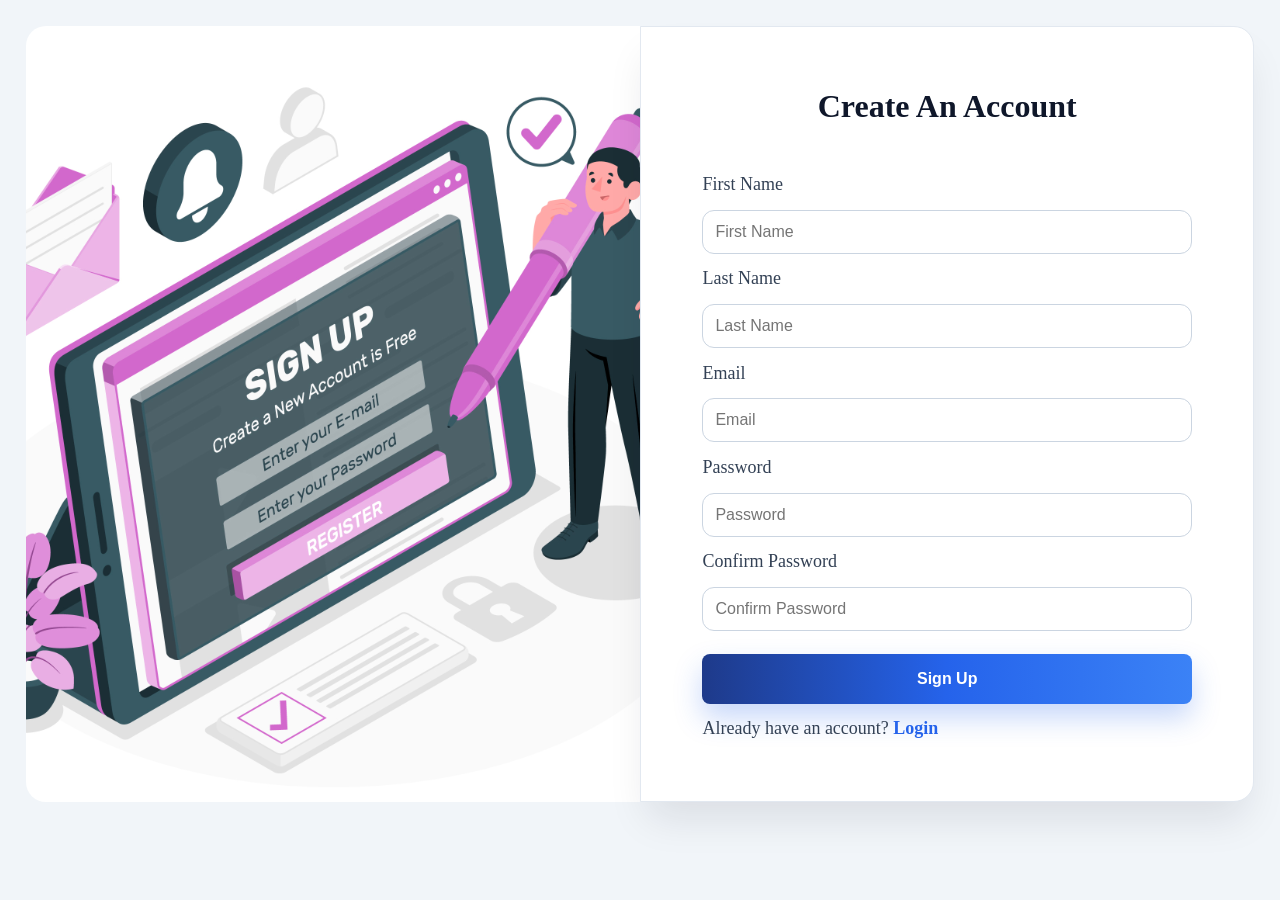
==== sign up/sign-up.html @ 2324d972 "init" ====
<!doctype html>
<html lang="en">
  <head>
    <meta charset="UTF-8" />
    <meta name="viewport" content="width=device-width, initial-scale=1.0" />
    <title>Sign Up</title>
    <link rel="stylesheet" href="style.css" />
  </head>

  <body>
    <div class="page-wrapper" id="img">
      <div class="image-block"></div>

      <div class="card" id="rightCard">
        <h1 class="card-title">Create An Account</h1>

        <form class="signup-form" id="sign-up-form">
          <div class="form-group has-error">
            <label class="form-label" for="firstName">First Name</label>
            <input
              type="text"
              id="firstName"
              name="firstName"
              class="form-input"
              placeholder="First Name"
            />
            <p class="error-msg" id="firstNameError">
              this field is required & Only letters allowed
            </p>
          </div>

          <div class="form-group">
            <label class="form-label" for="lastName">Last Name</label>
            <input
              type="text"
              id="lastName"
              name="lastName"
              class="form-input"
              placeholder="Last Name"
            />
            <p class="error-msg" id="lastNameError">
              this field is required & Only letters allowed
            </p>
          </div>

          <div class="form-group">
            <label class="form-label" for="email">Email</label>
            <input
              type="email"
              id="email"
              name="email"
              class="form-input"
              placeholder="Email"
            />
            <p class="error-msg" id="emailError">
              this field is required & Please enter a valid email
            </p>
          </div>

          <div class="form-group">
            <label class="form-label" for="password">Password</label>
            <input
              type="password"
              id="password"
              name="password"
              class="form-input"
              placeholder="Password"
            />
            <p class="error-msg" id="passwordError">
              this field is required & at least 6 chars (letters or numbers)
            </p>
          </div>

          <div class="form-group">
            <label class="form-label" for="confirmPassword"
              >Confirm Password</label
            >
            <input
              type="password"
              id="confirmPassword"
              name="confirmPassword"
              class="form-input"
              placeholder="Confirm Password"
            />
            <p class="error-msg" id="confirmPasswordError">
              this field is required
            </p>
          </div>

          <button type="submit" class="btn-primary" id="btn">Sign Up</button>

          <p class="login-text">
            Already have an account?
            <a href="../signIn.html" class="login-link">Login</a>
          </p>
        </form>
      </div>
    </div>
    <script src="sign-up.js"></script>
  </body>
</html>
---- sign up/style.css ----
* {
  box-sizing: border-box;
  margin: 0;
  padding: 0;
}

body {
  background-color: #f1f5f9;
  display: flex;
  align-items: center;
  justify-content: center;
  padding: 2%;
  color: #0f172a;
}

.page-wrapper {
  width: 100%;
  height: auto;
  display: flex;
  justify-content: center;
  text-align: center;
}

.card {
  /* flex-basis: 500px; */
  flex-grow: 1;
  flex-shrink: 1;
  border-radius: 0 20px 20px 0;
  box-shadow: 0 24px 40px -8px rgba(15, 23, 42, 0.1);
  border: 1px solid #e2e8f0;
  padding: 5%;
  /* height: 90vh; */
  background-color: #ffffff;
}

.card-title {
  color: #0f172a;
  margin-bottom: 10%;
}

.image-block {
  background-image: url("assetes/signup.jpg");
  background-size: cover;
  background-position: center center;
  width: 50%;
  /* height: 100vh; */
  border-radius: 20px 0 0 20px;
}

.form-group {
  margin-bottom: 3%;
  display: flex;
  flex-direction: column;
  justify-content: flex-start;
  align-items: flex-start;
}

.form-label {
  color: #334155;
  margin-bottom: 3%;
  font-size: 18px;
}

.form-input {
  font-size: 16px;
  width: 100%;
  background-color: #ffffff;
  border: 1px solid #cbd5e1;
  border-radius: 12px;
  padding: 12px;
  color: #0f172a;
  transition: 0.3s;
}

.form-input:focus {
  border-color: #2563eb;
  box-shadow: 0 0 0 3px rgba(37, 99, 235, 0.15);
  outline: none;
}

.error-msg {
  font-size: 14px;
  margin-top: 8px;
  color: #ef4444;
  display: none;
}

.btn-primary {
  width: 100%;
  border: none;
  border-radius: 0.5rem;
  padding: 1rem;
  font-size: 1rem;
  font-weight: 600;
  cursor: pointer;
  background-image: linear-gradient(
    90deg,
    #1e3a8a 0%,
    #2563eb 50%,
    #3b82f6 100%
  );
  color: #ffffff;
  box-shadow: 0 14px 28px rgba(37, 99, 235, 0.25);
  transition: all 0.2s ease;
  margin-top: 0.5rem;
}

.btn-primary:hover {
  box-shadow: 0 18px 32px rgba(37, 99, 235, 0.35);
  transform: translateY(-2px);
}

.login-text {
  text-align: left;
  font-size: 18px;
  color: #334155;
  margin-top: 3%;
}

.login-link {
  color: #2563eb;
  font-weight: 600;
  text-decoration: none;
}

.login-link:hover {
  text-decoration: underline;
}

.display {
  display: block;
}
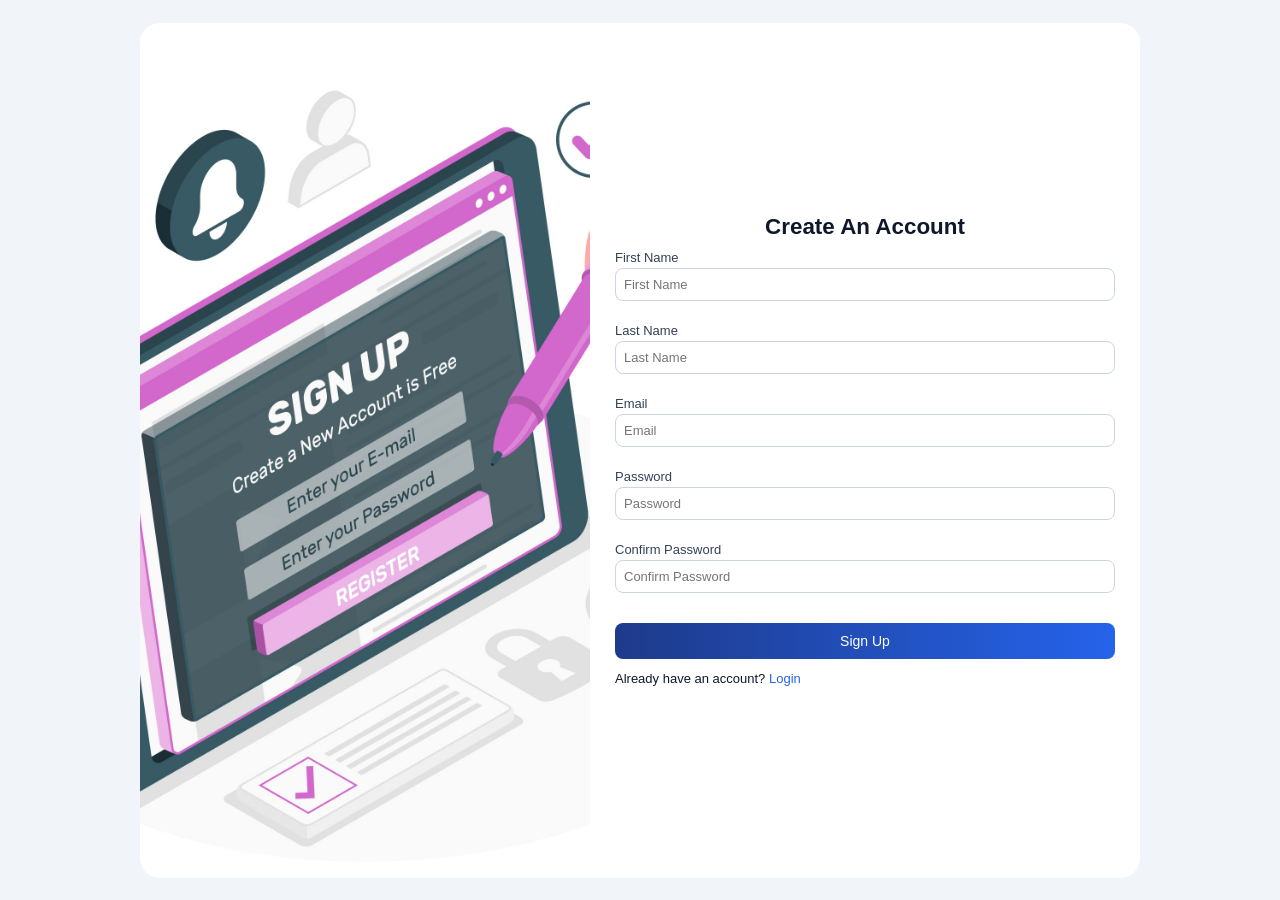
==== commit 61b034a8: "responsive, back when the test ends doesn't go to the test, random questions" ====
--- a/sign up/sign-up.html
+++ b/sign up/sign-up.html
@@ -91,7 +91,7 @@
 
           <p class="login-text">
             Already have an account?
-            <a href="../signIn.html" class="login-link">Login</a>
+            <a href="../index.html" class="login-link">Login</a>
           </p>
         </form>
       </div>
--- a/sign up/style.css
+++ b/sign up/style.css
@@ -9,124 +9,120 @@
   display: flex;
   align-items: center;
   justify-content: center;
-  padding: 2%;
   color: #0f172a;
+  height: 100vh;
+  overflow: hidden;
+  font-family: "Poppins", sans-serif;
 }
 
 .page-wrapper {
   width: 100%;
-  height: auto;
+  max-width: 1000px;
+  height: 95vh;
   display: flex;
-  justify-content: center;
-  text-align: center;
-}
-
-.card {
-  /* flex-basis: 500px; */
-  flex-grow: 1;
-  flex-shrink: 1;
-  border-radius: 0 20px 20px 0;
-  box-shadow: 0 24px 40px -8px rgba(15, 23, 42, 0.1);
-  border: 1px solid #e2e8f0;
-  padding: 5%;
-  /* height: 90vh; */
-  background-color: #ffffff;
-}
-
-.card-title {
-  color: #0f172a;
-  margin-bottom: 10%;
+  border-radius: 20px;
+  overflow: hidden;
 }
 
 .image-block {
   background-image: url("assetes/signup.jpg");
   background-size: cover;
-  background-position: center center;
-  width: 50%;
-  /* height: 100vh; */
-  border-radius: 20px 0 0 20px;
+  background-position: center;
+  width: 45%;
+}
+
+.card {
+  flex: 1;
+  padding: 20px 25px;
+  background-color: #ffffff;
+  display: flex;
+  flex-direction: column;
+  justify-content: center;
+}
+
+.card-title {
+  font-size: 1.4rem;
+  margin-bottom: 10px;
+  text-align: center;
+}
+
+.signup-form {
+  display: flex;
+  flex-direction: column;
+  gap: 6px;
 }
 
 .form-group {
-  margin-bottom: 3%;
   display: flex;
   flex-direction: column;
-  justify-content: flex-start;
-  align-items: flex-start;
 }
 
 .form-label {
+  font-size: 13px;
+  margin-bottom: 3px;
   color: #334155;
-  margin-bottom: 3%;
-  font-size: 18px;
 }
 
 .form-input {
-  font-size: 16px;
-  width: 100%;
-  background-color: #ffffff;
+  font-size: 13px;
+  padding: 8px;
+  border-radius: 8px;
   border: 1px solid #cbd5e1;
-  border-radius: 12px;
-  padding: 12px;
-  color: #0f172a;
-  transition: 0.3s;
+  transition: 0.2s;
 }
 
 .form-input:focus {
   border-color: #2563eb;
-  box-shadow: 0 0 0 3px rgba(37, 99, 235, 0.15);
+  box-shadow: 0 0 0 2px rgba(37, 99, 235, 0.15);
   outline: none;
 }
 
 .error-msg {
-  font-size: 14px;
-  margin-top: 8px;
+  font-size: 11px;
   color: #ef4444;
-  display: none;
+  height: 14px;      
+  margin-top: 2px;
+  visibility: hidden; 
+}
+
+.error-msg.display {
+  visibility: visible;
 }
 
 .btn-primary {
-  width: 100%;
+  margin-top: 8px;
+  padding: 10px;
+  font-size: 14px;
+  border-radius: 8px;
   border: none;
-  border-radius: 0.5rem;
-  padding: 1rem;
-  font-size: 1rem;
-  font-weight: 600;
   cursor: pointer;
-  background-image: linear-gradient(
-    90deg,
-    #1e3a8a 0%,
-    #2563eb 50%,
-    #3b82f6 100%
-  );
-  color: #ffffff;
-  box-shadow: 0 14px 28px rgba(37, 99, 235, 0.25);
-  transition: all 0.2s ease;
-  margin-top: 0.5rem;
-}
-
-.btn-primary:hover {
-  box-shadow: 0 18px 32px rgba(37, 99, 235, 0.35);
-  transform: translateY(-2px);
+  background: linear-gradient(90deg, #1e3a8a, #2563eb);
+  color: white;
 }
 
 .login-text {
-  text-align: left;
-  font-size: 18px;
-  color: #334155;
-  margin-top: 3%;
+  font-size: 13px;
+  margin-top: 6px;
 }
 
 .login-link {
   color: #2563eb;
-  font-weight: 600;
   text-decoration: none;
 }
 
-.login-link:hover {
-  text-decoration: underline;
-}
 
-.display {
-  display: block;
-}
+@media (max-width: 768px) {
+  .page-wrapper {
+    flex-direction: column;
+    height: 100vh;
+  }
+
+  .image-block {
+    height: 120px;
+    width: 100%;
+  }
+
+  .card {
+    padding: 15px;
+  }
+}
